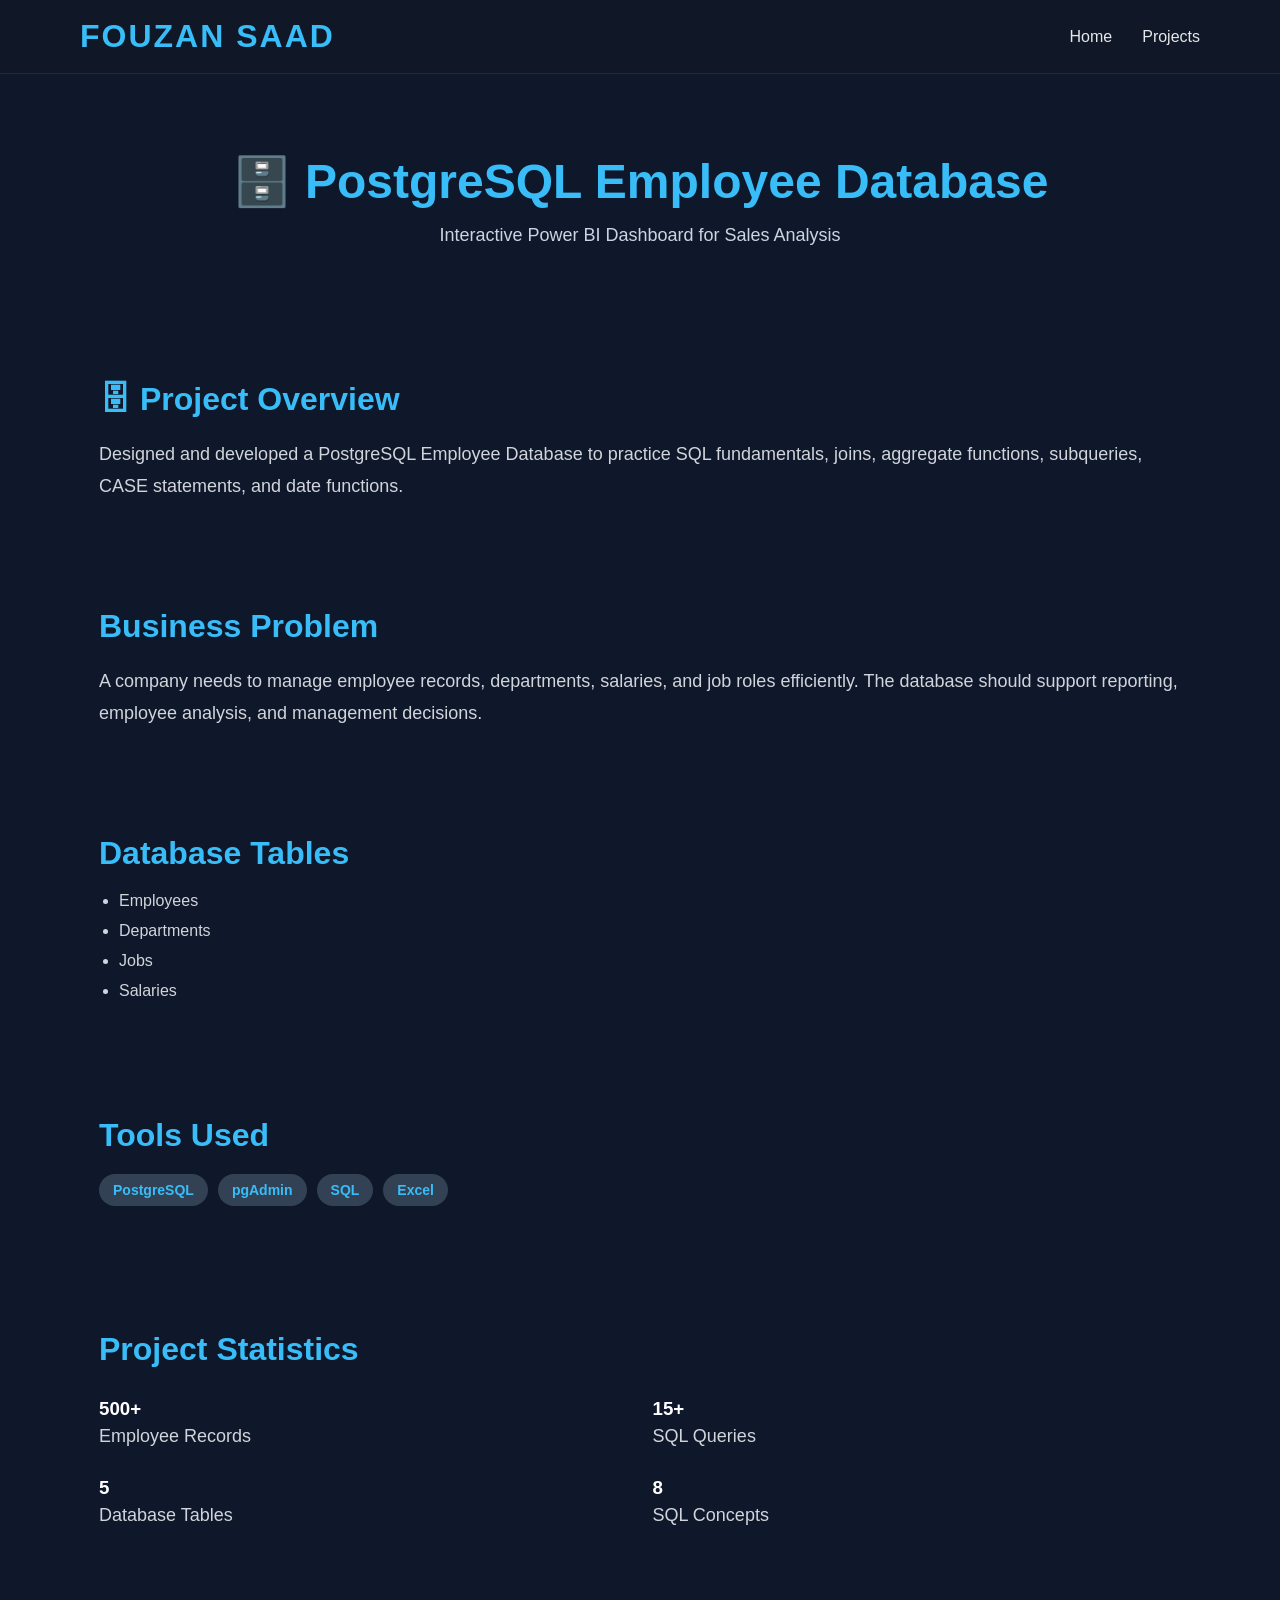
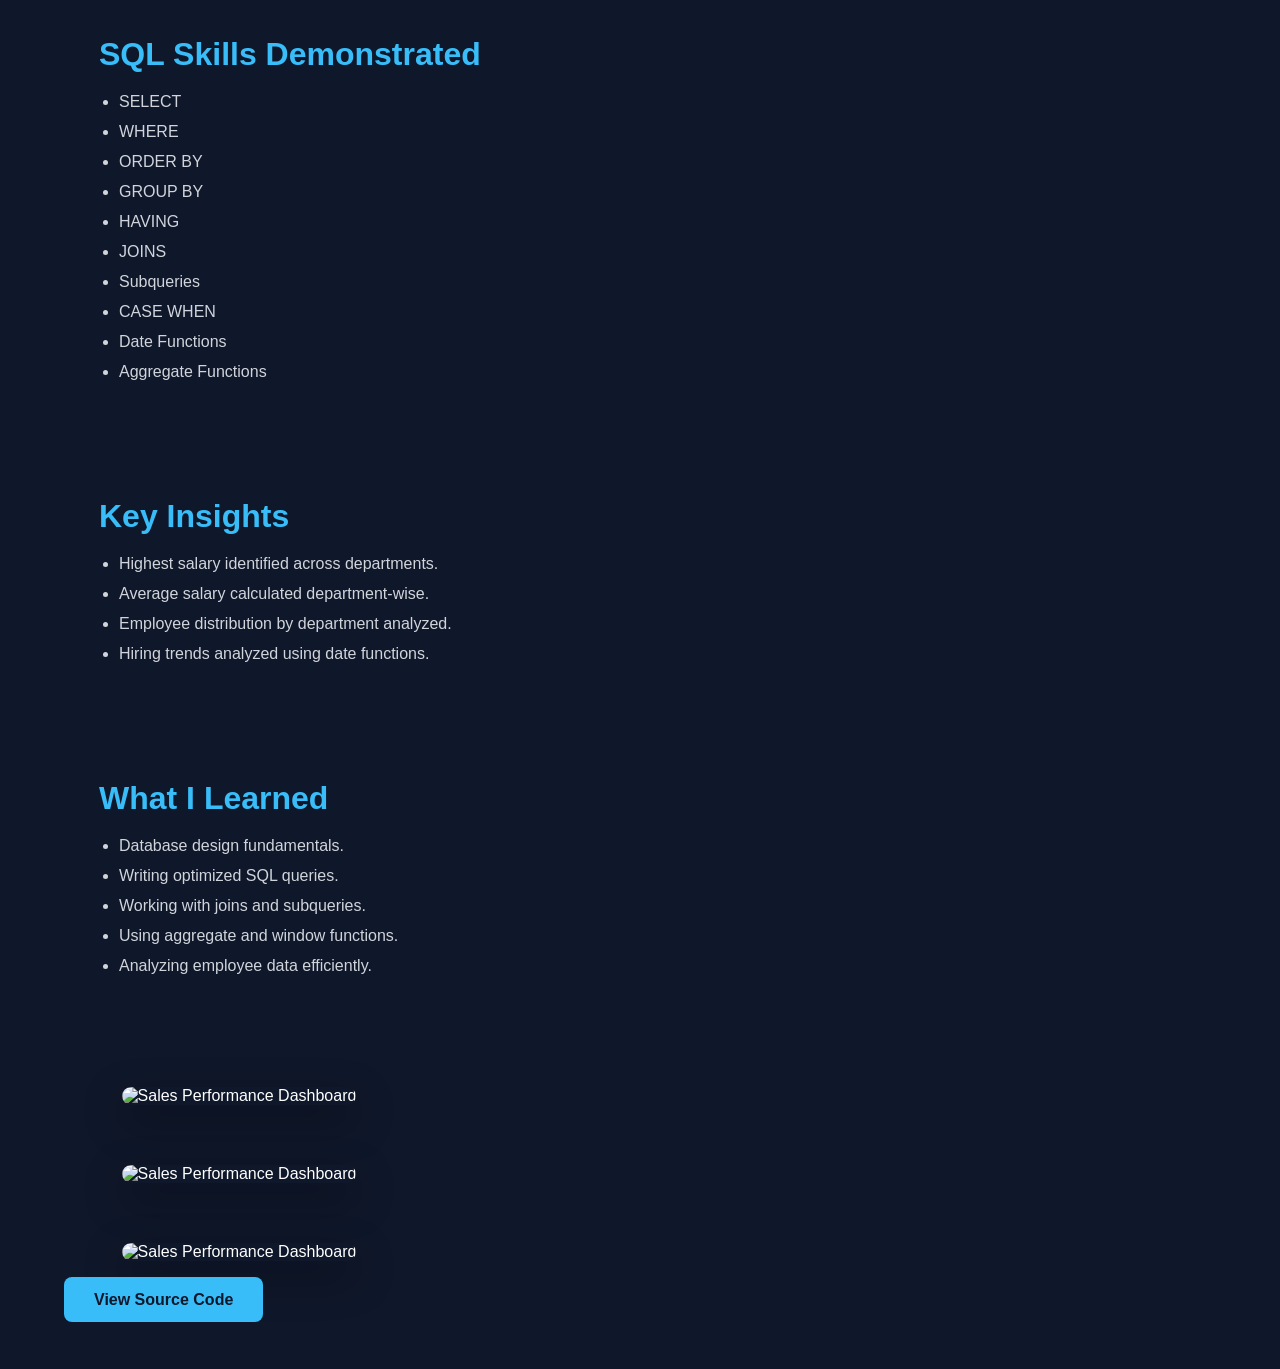
==== projects/postgre.html @ c557382e "Initial portfolio upload" ====
<!DOCTYPE html>
<html lang="en">

<head>

<meta charset="UTF-8">

<meta name="viewport" content="width=device-width, initial-scale=1.0">

<title>PostgreSQL Employee Database</title>

<link rel="stylesheet" href="../style.css">

</head>

<body>

</body>
<header>

<nav class="navbar">

<div class="logo">
FOUZAN SAAD
</div>

<ul class="nav-links">

<li><a href="../index.html">Home</a></li>

<li><a href="../index.html#projects">Projects</a></li>

</ul>

</nav>
<section class="project-banner">

<div class="container">

<h1>🗄️ PostgreSQL Employee Database</h1>

<p>
Interactive Power BI Dashboard for Sales Analysis
</p>

</div>

</section>
<section class="project-details">

    <div class="container">
<div class="detail-card">

    <h2>🗄 Project Overview</h2>

    <p>
        Designed and developed a PostgreSQL Employee Database to practice
        SQL fundamentals, joins, aggregate functions, subqueries,
        CASE statements, and date functions.
    </p>

</div>
<div class="detail-card">

<h2>Business Problem</h2>

<p>
A company needs to manage employee records, departments, salaries,
and job roles efficiently. The database should support reporting,
employee analysis, and management decisions.
</p>

</div>
<div class="detail-card">

<h2>Database Tables</h2>

<ul>

<li>Employees</li>

<li>Departments</li>

<li>Jobs</li>

<li>Salaries</li>

</ul>

</div>
<div class="detail-card">

<h2>Tools Used</h2>

<div class="tech-stack">

<span>PostgreSQL</span>

<span>pgAdmin</span>

<span>SQL</span>

<span>Excel</span>

</div>

</div>
<div class="detail-card">

<h2>Project Statistics</h2>

<div class="stats-grid">

<div class="stat-box">
<h3>500+</h3>
<p>Employee Records</p>
</div>

<div class="stat-box">
<h3>15+</h3>
<p>SQL Queries</p>
</div>

<div class="stat-box">
<h3>5</h3>
<p>Database Tables</p>
</div>

<div class="stat-box">
<h3>8</h3>
<p>SQL Concepts</p>
</div>

</div>

</div>
<div class="detail-card">

<h2>SQL Skills Demonstrated</h2>

<ul>

<li>SELECT</li>

<li>WHERE</li>

<li>ORDER BY</li>

<li>GROUP BY</li>

<li>HAVING</li>

<li>JOINS</li>

<li>Subqueries</li>

<li>CASE WHEN</li>

<li>Date Functions</li>

<li>Aggregate Functions</li>

</ul>

</div>
<div class="detail-card">

<h2>Key Insights</h2>

<ul>

<li>Highest salary identified across departments.</li>

<li>Average salary calculated department-wise.</li>

<li>Employee distribution by department analyzed.</li>

<li>Hiring trends analyzed using date functions.</li>

</ul>

</div>
<div class="detail-card">

<h2>What I Learned</h2>

<ul>

<li>Database design fundamentals.</li>

<li>Writing optimized SQL queries.</li>

<li>Working with joins and subqueries.</li>

<li>Using aggregate and window functions.</li>

<li>Analyzing employee data efficiently.</li>

</ul>

</div>
<!-- Dashboard Screenshot -->

<section class="project-image">

    <div class="container">

        <img src="../images/Employee table.png"
             alt="Sales Performance Dashboard">

    </div>

</section>
<section class="project-image">

    <div class="container">

        <img src="../images/pgAdmin.png"
             alt="Sales Performance Dashboard">

    </div>

</section>
<section class="project-image">

    <div class="container">

        <img src="../images/results.png"
             alt="Sales Performance Dashboard">

    </div>

</section>
<div class="project-buttons">

<a href="YOUR_GITHUB_LINK" class="btn">
View Source Code
</a>

</div>
---- style.css ----
html{
    scroll-behavior:smooth;
}
/* Reset */

*{
    margin:0;
    padding:0;
    box-sizing:border-box;
}

/* Body */

body{
    font-family: 'Poppins', sans-serif;
    background:#0f172a;
    color:white;
}

/* Navbar */

.navbar{
    display:flex;
    justify-content:space-between;
    align-items:center;

    padding:18px 80px;

    background:rgba(17,24,39,.85);

    backdrop-filter:blur(10px);

    position:sticky;

    top:0;

    z-index:1000;

    border-bottom:1px solid rgba(255,255,255,.08);
}

/* Logo */

.logo{

    font-size:32px;

    font-weight:700;

    color:#38bdf8;

    letter-spacing:2px;

    cursor:pointer;

}

/* Navigation Links */

.nav-links{

    display:flex;

    list-style:none;

    gap:30px;

}

.nav-links a{

    text-decoration:none;

    color:#e5e7eb;

    font-size:16px;

    font-weight:500;

    transition:.3s;

    position:relative;

}

.nav-links a:hover{

    color:#38bdf8;

}
.nav-links a::after{

    content:"";

    position:absolute;

    left:0;

    bottom:-6px;

    width:0;

    height:2px;

    background:#38bdf8;

    transition:.3s;

}

.nav-links a:hover::after{

    width:100%;

}
/* Hero Section */

.hero{

    height:90vh;

    display:flex;

    justify-content:center;

    align-items:center;

    text-align:center;

    padding:40px;

}

.hero-content{
    max-width:700px;
}

.hero h1{

    font-size:64px;

    line-height:1.2;

}

.hero h1 span{
    color:#38bdf8;
}

.hero h2{
    font-size:28px;
    color:#cbd5e1;
    margin-bottom:20px;
}

.hero p{
    font-size:18px;
    line-height:1.8;
    color:#d1d5db;
    margin-bottom:35px;
}

.hero-buttons{
    display:flex;
    justify-content:center;
    gap:20px;
}


.btn{
    text-decoration:none;
    background:#38bdf8;
    color:#0f172a;
    padding:14px 30px;
    border-radius:8px;
    font-weight:bold;
    transition:0.3s;
}

.btn:hover{
    background:#0ea5e9;
    transform:translateY(-3px);
    box-shadow:0 10px 25px rgba(56,189,248,.35);
}
.btn-outline{
    background:transparent;
    border:2px solid #38bdf8;
    color:#38bdf8;
}

.btn-outline:hover{
    background:#38bdf8;
    color:#0f172a;
    transform:translateY(-3px);
}
.btn-outline:hover{
    background:#38bdf8;
    color:#0f172a;
    transform:translateY(-3px);
}

/* ==========================================
   About Section
========================================== */

.about{

    padding:100px 10%;

}

.about .container{

    display:flex;

    align-items:center;

    justify-content:space-between;

    gap:60px;

}

.about-image{

    flex:1;

    display:flex;

    justify-content:center;

}

.about-image img{

    width:320px;

    border-radius:20px;

    border:4px solid #38bdf8;

    box-shadow:0 20px 40px rgba(0,0,0,.4);

}

.about-content{

    flex:2;

}

.about-content h2{

    font-size:42px;

    margin-bottom:25px;

    color:#38bdf8;

}

.about-content p{

    color:#cbd5e1;

    line-height:1.8;

    margin-bottom:20px;

    font-size:17px;

}

.about-info{

    display:flex;

    gap:30px;

    margin-top:35px;

}

.about-info div{

    background:#1e293b;

    padding:20px;

    border-radius:12px;

    flex:1;

    text-align:center;

    transition:.3s;

}

.about-info div:hover{

    transform:translateY(-8px);

    background:#334155;

}

.about-info h4{

    color:#38bdf8;

    margin-bottom:10px;

}
@keyframes fadeUp{

    from{
        opacity:0;
        transform:translateY(30px);
    }

    to{
        opacity:1;
        transform:translateY(0);
    }

}

.hero-content{
    max-width:700px;
    animation:fadeUp 1s ease;
}
.container{
    width:90%;
    max-width:1200px;
    margin:auto;
}
/* ==========================
   Skills Section
========================== */

.skills{
    padding:100px 0;
}

.section-title{
    text-align:center;
    font-size:42px;
    color:#38bdf8;
}

.section-subtitle{
    text-align:center;
    color:#94a3b8;
    margin:15px 0 60px;
}

.skills-grid{

    display:grid;

    grid-template-columns:repeat(auto-fit,minmax(220px,1fr));

    gap:25px;

}

.skill-card{

    background:#1e293b;

    padding:35px;

    border-radius:18px;

    text-align:center;

    transition:.35s;

    border:1px solid rgba(255,255,255,.08);

}

.skill-card:hover{

    transform:translateY(-10px);

    border-color:#38bdf8;

    box-shadow:0 20px 40px rgba(56,189,248,.15);

}

.skill-card i{

    font-size:50px;

    color:#38bdf8;

    margin-bottom:20px;

}

.skill-card h3{

    font-size:22px;

}
/* ==========================
   Projects Section
========================== */

.projects{

    padding:100px 0;

}

.projects-grid{

    display:grid;

    grid-template-columns:repeat(auto-fit,minmax(330px,1fr));

    gap:35px;

}

.project-card{

    background:#1e293b;

    border-radius:18px;

    overflow:hidden;

    transition:.35s;

    border:1px solid rgba(255,255,255,.08);

}

.project-card:hover{

    transform:translateY(-10px);

    box-shadow:0 20px 40px rgba(56,189,248,.15);

}

.project-card img{

    width:100%;

    height:220px;

    object-fit:cover;

}

.project-content{

    padding:25px;

}

.project-content h3{

    margin-bottom:15px;

    color:#38bdf8;

}

.project-content p{

    color:#cbd5e1;

    line-height:1.7;

    margin-bottom:20px;

}

.project-content span{

    display:inline-block;

    margin-bottom:20px;

    color:#94a3b8;

    font-size:14px;

}

.project-btn{

    display:inline-block;

    text-decoration:none;

    padding:10px 22px;

    background:#38bdf8;

    color:#0f172a;

    border-radius:8px;

    font-weight:600;

    transition:.3s;

}

.project-btn:hover{

    background:#0ea5e9;

}
/* ==========================
   Contact Section
========================== */

.contact{

    padding:100px 0;

}

.contact-grid{

    display:grid;

    grid-template-columns:repeat(auto-fit,minmax(280px,1fr));

    gap:30px;

}

.contact-card{

    background:#1e293b;

    padding:30px;

    border-radius:18px;

    text-align:center;

    transition:.3s;

}

.contact-card:hover{

    transform:translateY(-8px);

    box-shadow:0 15px 35px rgba(56,189,248,.15);

}

.contact-card h3{

    color:#38bdf8;

    margin-bottom:15px;

}

.contact-card p,
.contact-card a{

    color:#cbd5e1;

    text-decoration:none;

}

.contact-card a:hover{

    color:#38bdf8;

}
.footer{

    text-align:center;

    padding:30px;

    background:#111827;

    color:#94a3b8;

}
/* Technology Tags */

.tech-stack{

    display:flex;

    flex-wrap:wrap;

    gap:10px;

    margin:20px 0;

}

.tech-stack span{

    background:#334155;

    color:#38bdf8;

    padding:8px 14px;

    border-radius:30px;

    font-size:14px;

    font-weight:600;

}

/* Project Buttons */

.project-links{

    display:flex;

    gap:15px;

}

.project-links .btn-outline{

    background:transparent;

    color:#38bdf8;

    border:2px solid #38bdf8;

}

.project-links .btn-outline:hover{

    background:#38bdf8;

    color:#0f172a;

}
/* ==========================================
   Project Page
========================================== */

.project-banner{

    padding:80px 0 40px;

    text-align:center;

}

.project-banner h1{

    font-size:48px;

    color:#38bdf8;

    margin-bottom:15px;

}

.project-banner p{

    color:#cbd5e1;

    font-size:18px;

}

.project-image{

    padding:30px 0;

}

.project-image img{

    width:100%;

    border-radius:15px;

    box-shadow:0 15px 40px rgba(0,0,0,.4);

}
/* ===========================
   Project Details
=========================== */

.project-details{

    padding:60px 0;

}

.detail-card{

    padding:35px;

    border-radius:15px;

    margin-bottom:35px;

}

.detail-card h2{

    color:#38bdf8;

    margin-bottom:20px;

    font-size:32px;

}

.detail-card p{

    color:#d1d5db;

    line-height:1.8;

    font-size:18px;

}

.detail-card ul{

    margin-left:20px;

}

.detail-card li{

    margin:12px 0;

    color:#d1d5db;

}
/* Statistics */

.stats-grid{

    display:grid;

    grid-template-columns:repeat(2,1fr);

    gap:25px;

    margin-top:30px;

}

.stat-card{

    background:#1e293b;

    padding:30px;

    border-radius:15px;

    text-align:center;

    transition:.3s;

}

.stat-card:hover{

    transform:translateY(-8px);

    background:#334155;

}

.stat-card h3{

    color:#38bdf8;

    font-size:40px;

    margin-bottom:10px;

}

.stat-card p{

    color:#d1d5db;

}
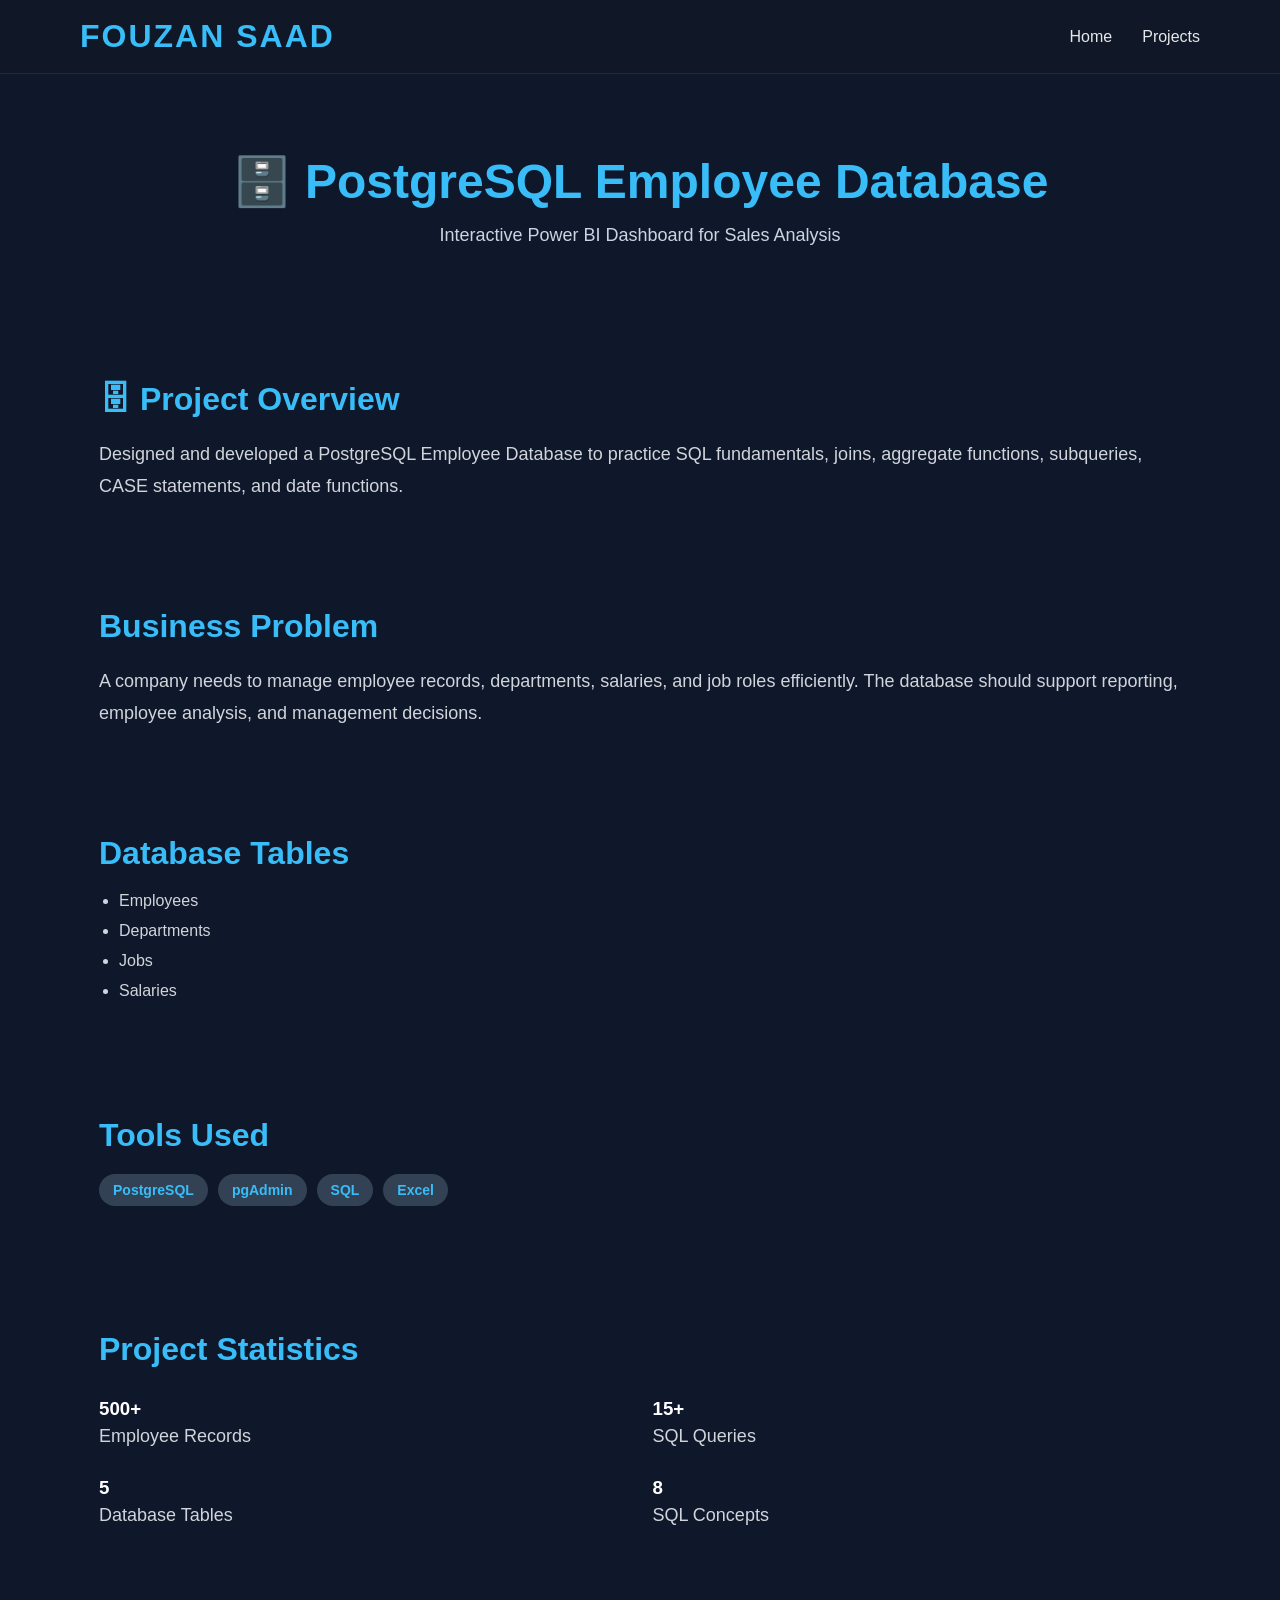
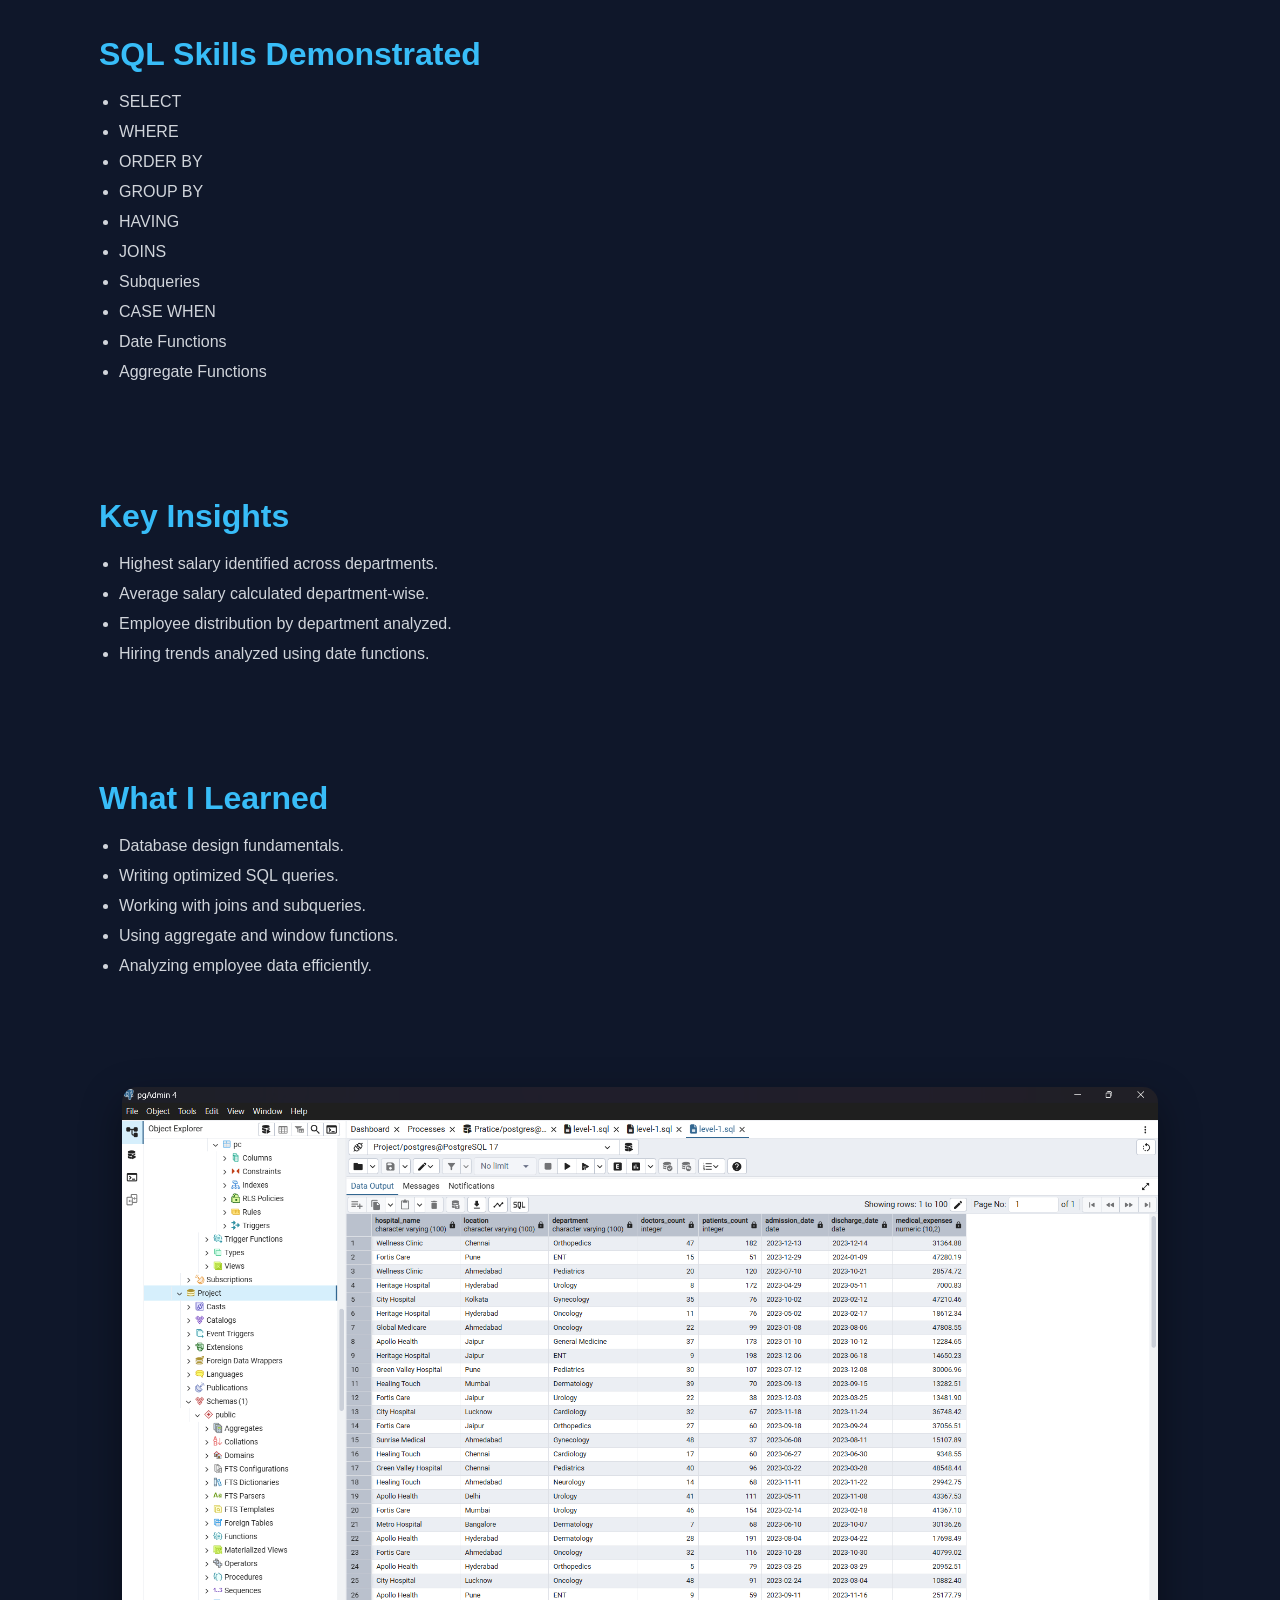
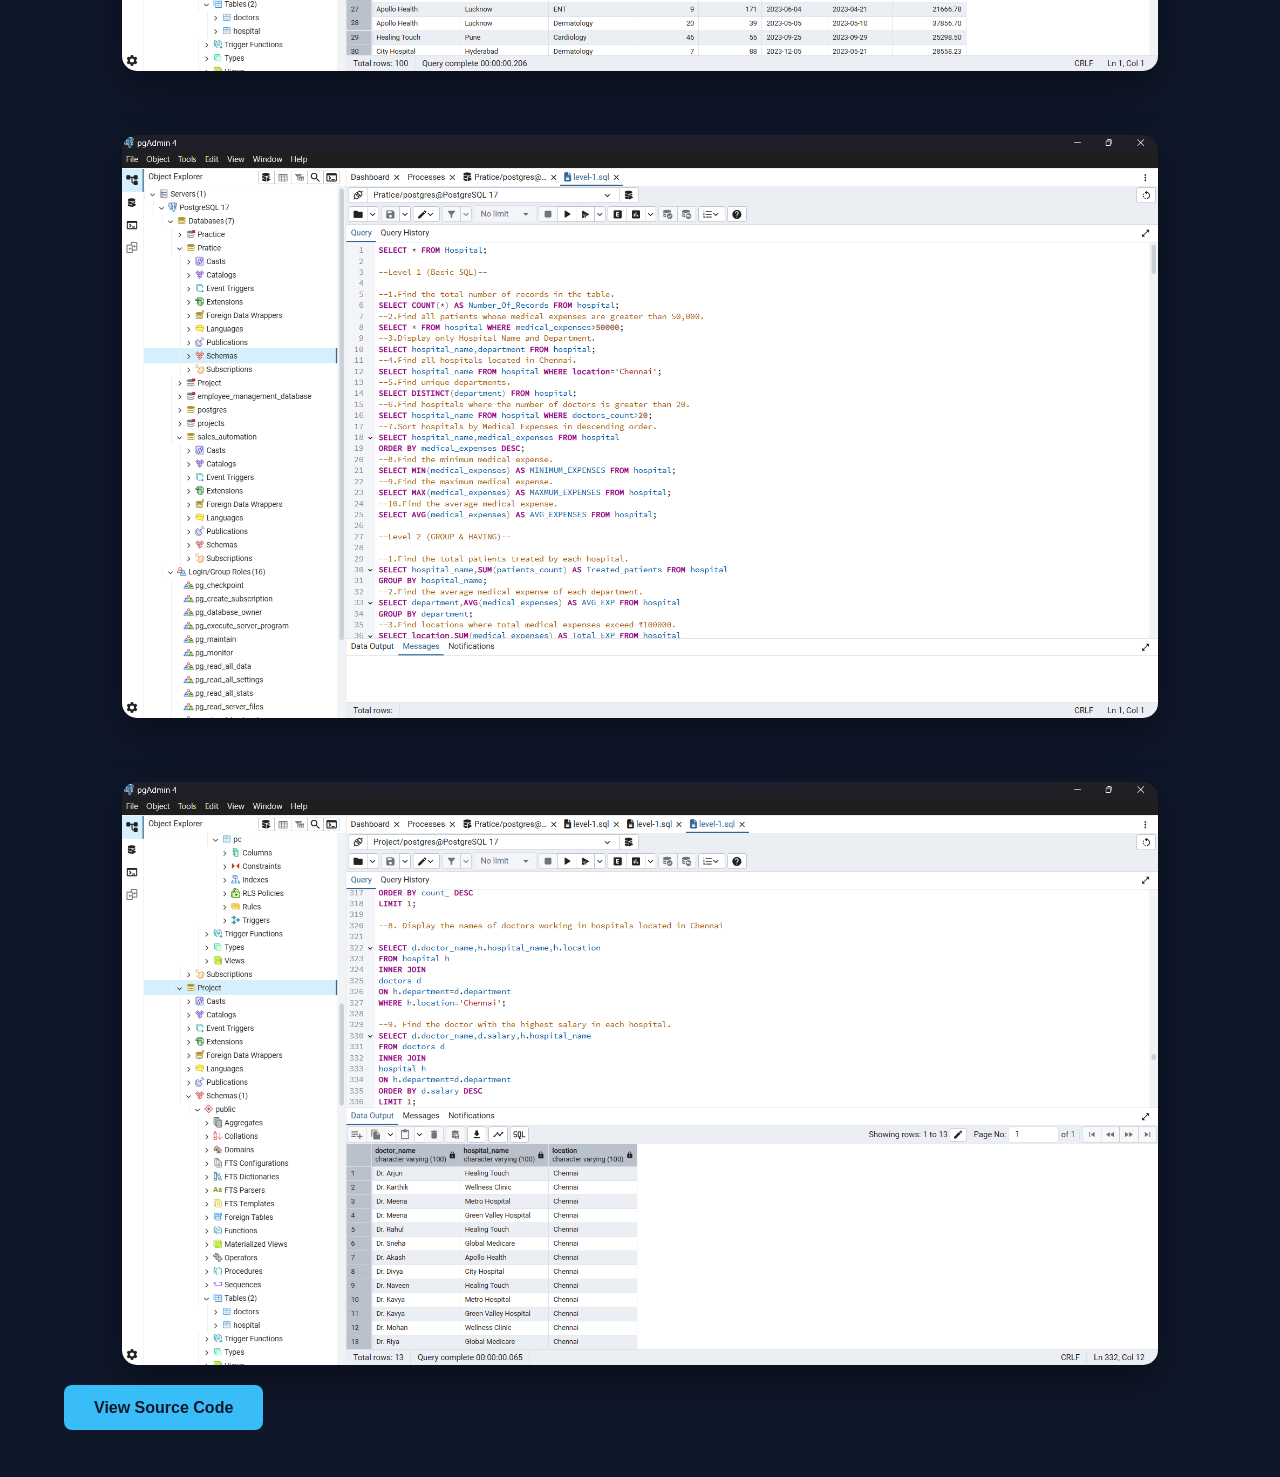
==== commit ded6b308: "Update postgre.html" ====
--- a/projects/postgre.html
+++ b/projects/postgre.html
@@ -205,7 +205,7 @@
 
     <div class="container">
 
-        <img src="../images/Employee table.png"
+        <img src="../Images/Employee table.png"
              alt="Sales Performance Dashboard">
 
     </div>
@@ -215,7 +215,7 @@
 
     <div class="container">
 
-        <img src="../images/pgAdmin.png"
+        <img src="../Images/pgAdmin.png"
              alt="Sales Performance Dashboard">
 
     </div>
@@ -225,7 +225,7 @@
 
     <div class="container">
 
-        <img src="../images/results.png"
+        <img src="../Images/results.png"
              alt="Sales Performance Dashboard">
 
     </div>
@@ -237,4 +237,4 @@
 View Source Code
 </a>
 
-</div>+</div>
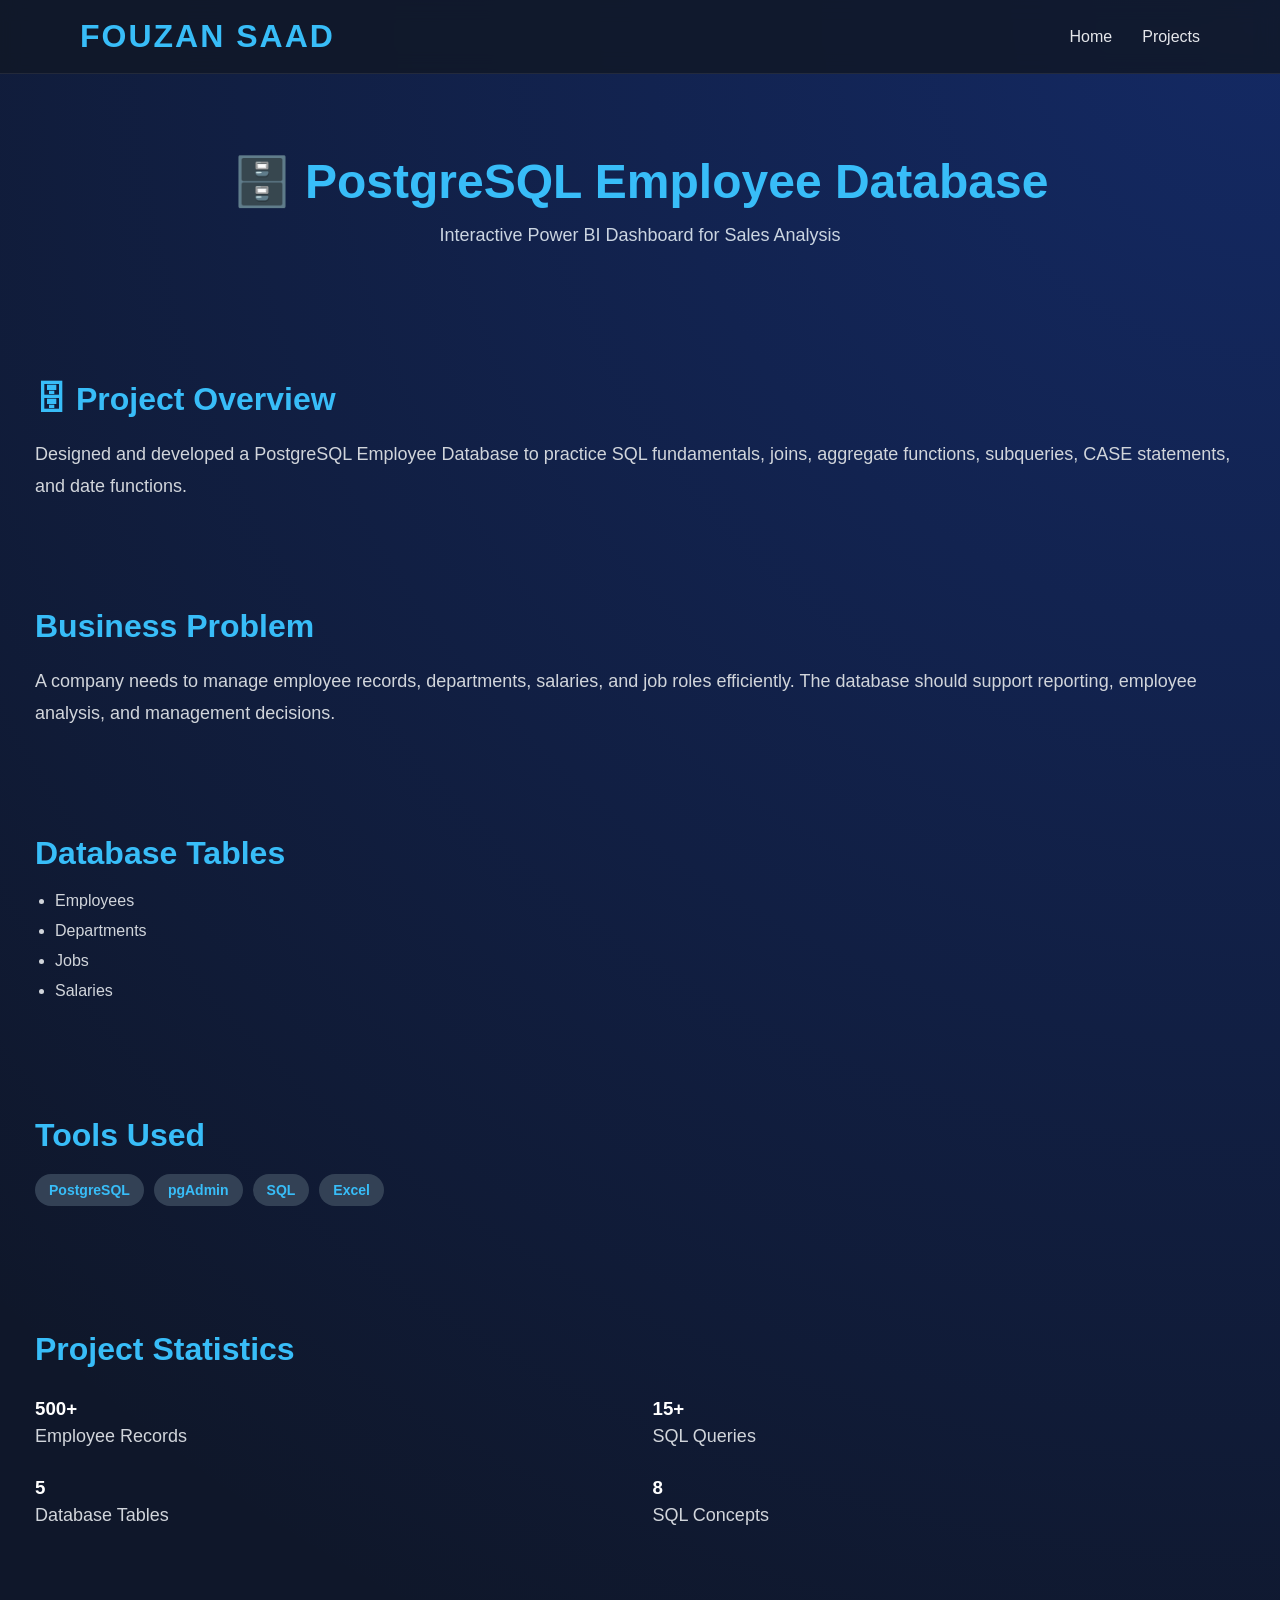
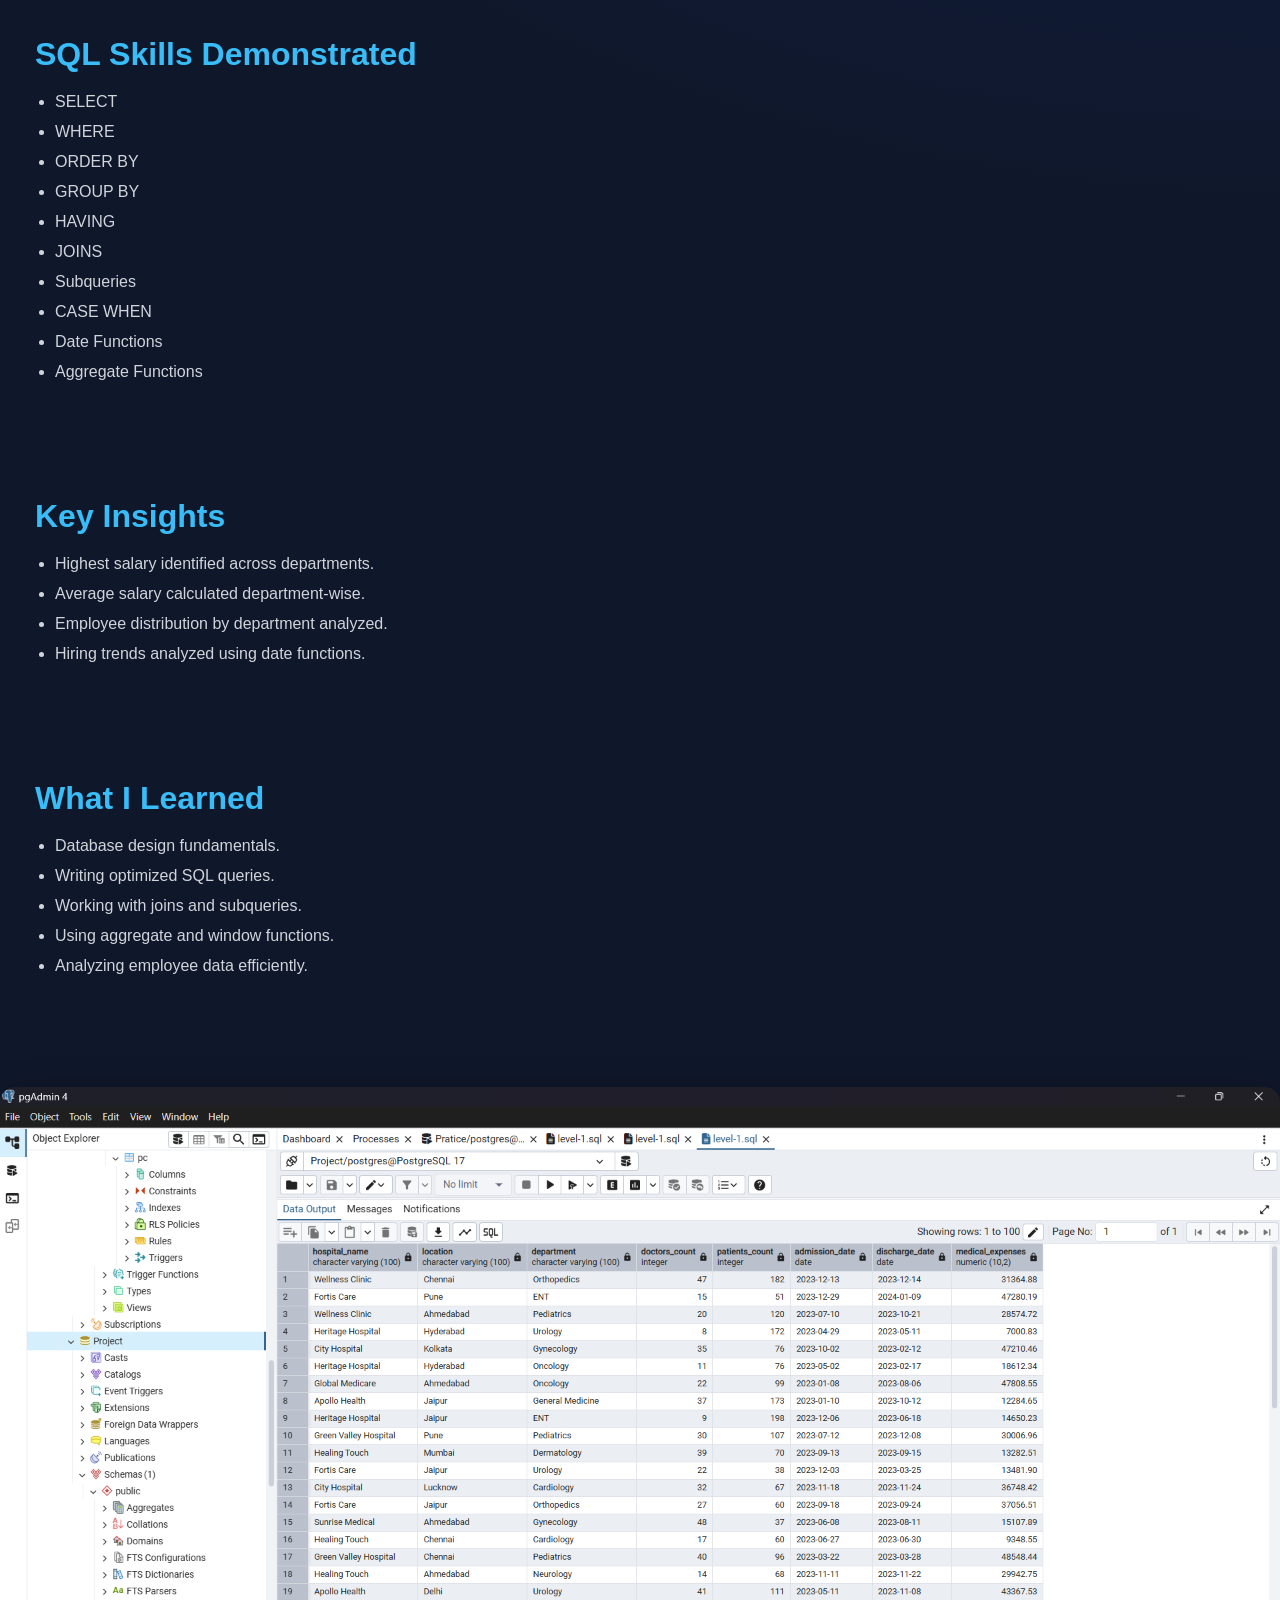
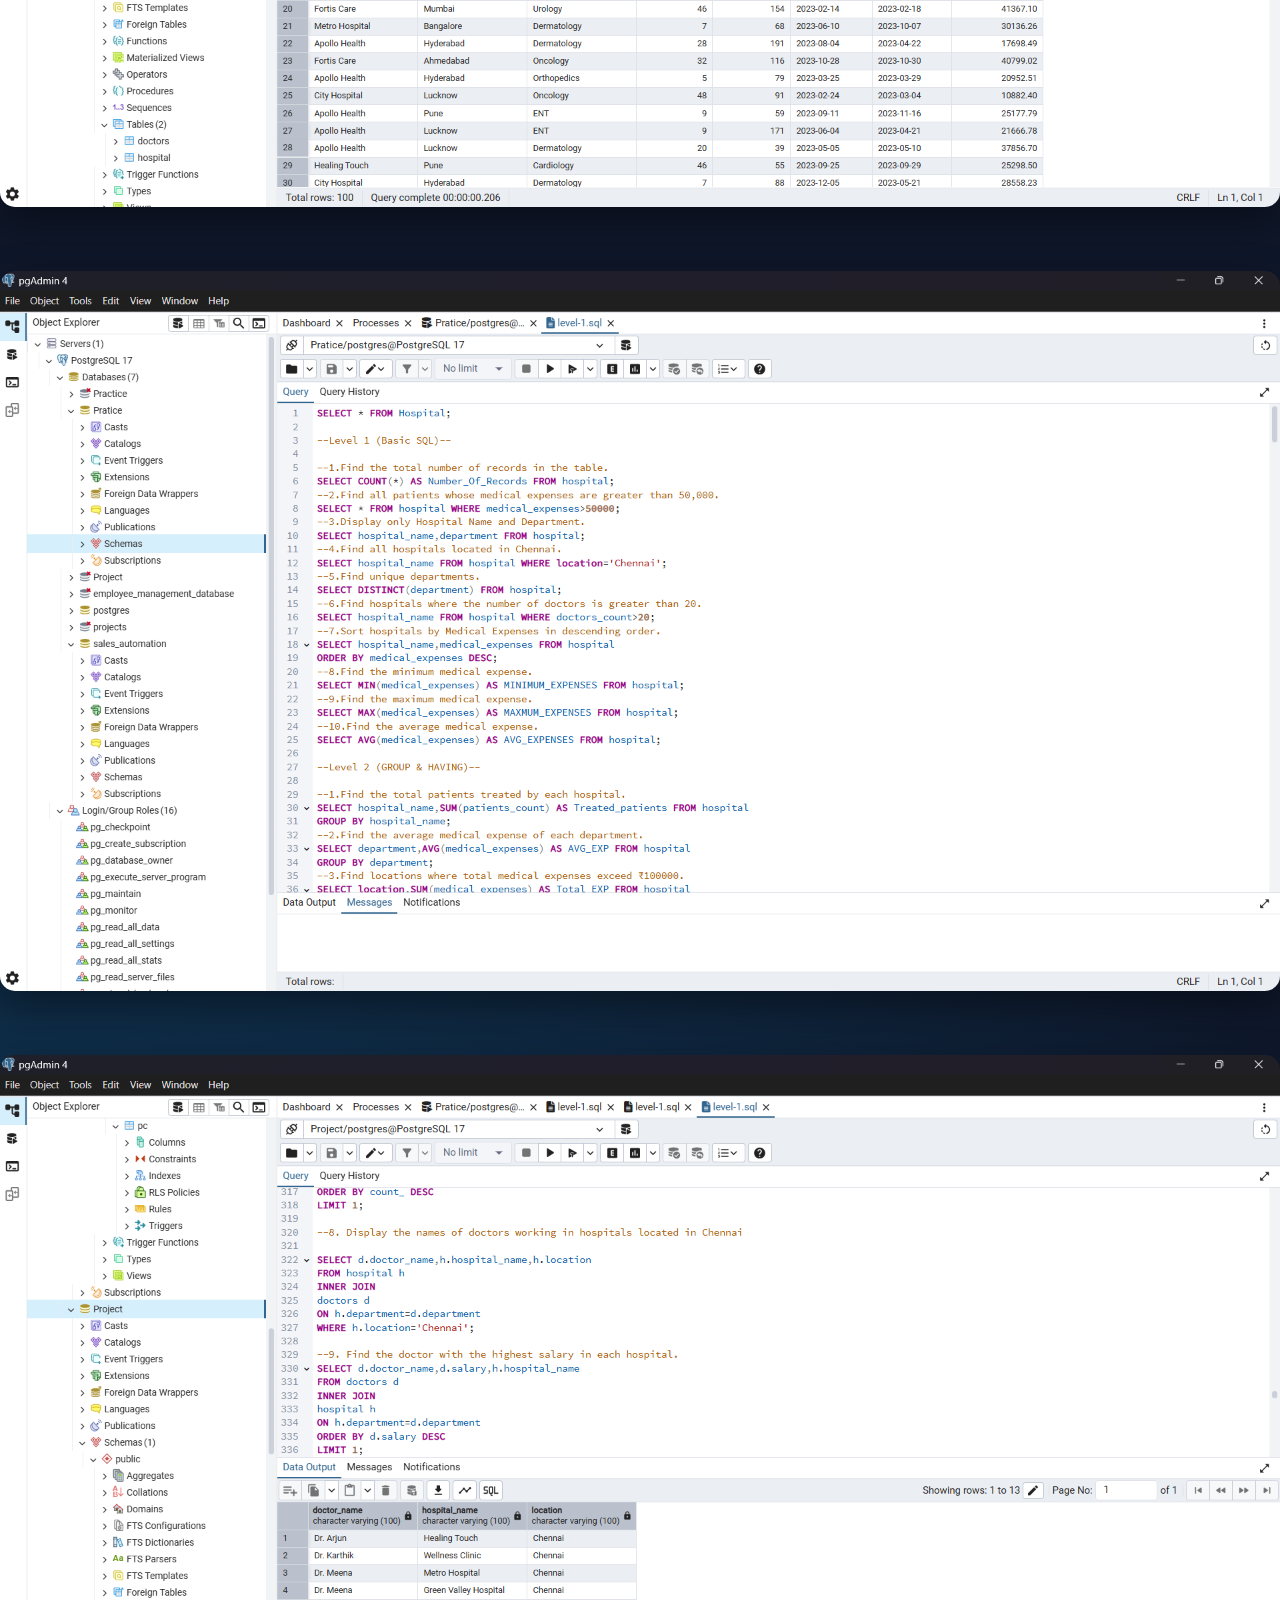
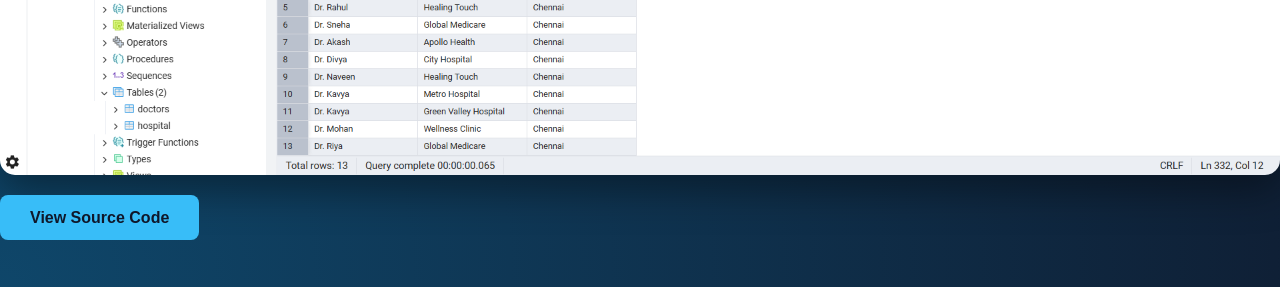
==== commit 21f8ead9: "Fix HTML encoding issues in postgre.html" ====
--- a/projects/postgre.html
+++ b/projects/postgre.html
@@ -233,7 +233,7 @@
 </section>
 <div class="project-buttons">
 
-<a href="YOUR_GITHUB_LINK" class="btn">
+<a href="https://github.com/fouzansaadtech/Hospital-SQL-Analysis/blob/main/Hospital_Data2.csv" class="btn">
 View Source Code
 </a>
 
--- a/style.css
+++ b/style.css
@@ -199,141 +199,138 @@
     transform:translateY(-3px);
 }
 
-/* ==========================================
-   About Section
-========================================== */
+/*=========================
+ABOUT SECTION
+==========================*/
 
 .about{
-
-    padding:100px 10%;
-
+    min-height:100vh;
+    display:flex;
+    align-items:center;
+    padding:80px 8%;
+    background:linear-gradient(135deg,#081120,#142850);
 }
 
 .about .container{
-
-    display:flex;
-
-    align-items:center;
-
-    justify-content:space-between;
-
-    gap:60px;
-
-}
-
-.about-image{
-
-    flex:1;
-
-    display:flex;
-
-    justify-content:center;
-
-}
-
-.about-image img{
-
-    width:320px;
-
+    width:100%;
+}
+
+.about h2{
+    font-size:48px;
+    color:#39b8ff;
+    text-align:center;
+    margin-bottom:20px;
+}
+
+.about-description{
+    max-width:850px;
+    margin:0 auto 50px;
+    text-align:center;
+    color:#d7d7d7;
+    line-height:1.8;
+    font-size:18px;
+}
+
+/* Counter Row */
+
+.stats{
+    display:grid;
+    grid-template-columns:repeat(4,1fr);
+    gap:20px;
+    margin-bottom:45px;
+}
+
+.stat-card{
+    background:#16243d;
     border-radius:20px;
-
-    border:4px solid #38bdf8;
-
-    box-shadow:0 20px 40px rgba(0,0,0,.4);
-
-}
-
-.about-content{
-
-    flex:2;
-
-}
-
-.about-content h2{
-
+    padding:25px;
+    text-align:center;
+    transition:.4s;
+}
+
+.stat-card:hover{
+    transform:translateY(-8px);
+    box-shadow:0 0 25px #29b6ff55;
+}
+
+.counter{
     font-size:42px;
-
-    margin-bottom:25px;
-
-    color:#38bdf8;
-
-}
-
-.about-content p{
-
-    color:#cbd5e1;
-
-    line-height:1.8;
-
-    margin-bottom:20px;
-
-    font-size:17px;
-
-}
+    font-weight:700;
+    color:#39b8ff;
+}
+
+.stat-card p{
+    margin-top:10px;
+    color:#d5d5d5;
+}
+
+/* Bottom Cards */
 
 .about-info{
-
-    display:flex;
-
-    gap:30px;
-
-    margin-top:35px;
-
-}
-
-.about-info div{
-
-    background:#1e293b;
-
-    padding:20px;
-
-    border-radius:12px;
-
-    flex:1;
-
+    display:grid;
+    grid-template-columns:repeat(3,1fr);
+    gap:25px;
+}
+
+.about-card{
+    background:#1a2942;
+    padding:25px;
+    border-radius:20px;
     text-align:center;
-
-    transition:.3s;
-
-}
-
-.about-info div:hover{
-
+    transition:.4s;
+}
+
+.about-card:hover{
     transform:translateY(-8px);
-
-    background:#334155;
-
-}
-
-.about-info h4{
-
-    color:#38bdf8;
-
-    margin-bottom:10px;
-
-}
-@keyframes fadeUp{
-
-    from{
-        opacity:0;
-        transform:translateY(30px);
-    }
-
-    to{
-        opacity:1;
-        transform:translateY(0);
-    }
-
-}
-
-.hero-content{
-    max-width:700px;
-    animation:fadeUp 1s ease;
-}
-.container{
-    width:90%;
-    max-width:1200px;
-    margin:auto;
+    box-shadow:0 0 25px #00bfff44;
+}
+
+.about-card h3{
+    color:#39b8ff;
+    margin-bottom:12px;
+}
+
+.about-card p{
+    color:#d5d5d5;
+    line-height:1.7;
+}
+
+/* Animation */
+
+.about-card{
+    opacity:0;
+    transform:translateY(70px);
+}
+
+.about-card.show{
+    opacity:1;
+    transform:translateY(0);
+}
+
+/* Mobile */
+
+@media(max-width:900px){
+
+.stats{
+grid-template-columns:repeat(2,1fr);
+}
+
+.about-info{
+grid-template-columns:1fr;
+}
+
+}
+
+@media(max-width:600px){
+
+.stats{
+grid-template-columns:1fr;
+}
+
+.about h2{
+font-size:36px;
+}
+
 }
 /* ==========================
    Skills Section
@@ -799,4 +796,340 @@
 
     color:#d1d5db;
 
-}+}
+.hero{
+
+display:flex;
+justify-content:space-between;
+align-items:center;
+gap:80px;
+padding: 90px 8% 60px;
+min-height:88vh;
+padding-top:40px;
+
+}
+
+.hero-left{
+
+flex:1;
+
+}
+
+.hero-right{
+
+flex:1;
+display:flex;
+justify-content:center;
+
+}
+
+.hero-right img{
+
+width:340px;
+height:340px;
+
+border-radius:50%;
+
+object-fit:cover;
+
+border:6px solid #39b5ff;
+
+box-shadow:0 0 35px rgba(57,181,255,.4);
+
+transition:.4s;
+
+}
+
+.hero-right img:hover{
+
+transform:scale(1.05);
+
+}
+.hero h1{
+
+font-size:72px;
+font-weight:800;
+line-height:1.1;
+
+}
+
+.hero h1 span{
+
+color:#39b5ff;
+
+}
+.hero-description{
+
+margin:25px 0;
+
+font-size:20px;
+
+line-height:1.8;
+
+color:#c9d1d9;
+
+max-width:650px;
+
+}
+.hero-skills{
+
+display:flex;
+
+flex-wrap:wrap;
+
+gap:15px;
+
+margin:35px 0;
+
+}
+
+.hero-skills span{
+
+padding:10px 22px;
+
+background:#1d2b42;
+
+border-radius:40px;
+
+color:#39b5ff;
+
+font-weight:600;
+
+transition:.3s;
+
+cursor:pointer;
+
+}
+
+.hero-skills span:hover{
+
+background:#39b5ff;
+
+color:white;
+
+transform:translateY(-5px);
+
+}
+html{
+
+scroll-behavior:smooth;
+
+}
+
+.hero::after{
+content:"";
+position:absolute;
+width:300px;
+height:300px;
+background:#00d9ff22;
+filter:blur(100px);
+bottom:-100px;
+left:-100px;
+border-radius:50%;
+z-index:-1;
+}
+.hero-image img{
+
+transition:.5s;
+
+}
+
+.hero-image img:hover{
+
+transform:scale(1.05) rotate(-2deg);
+
+box-shadow:0 0 60px #2da8ff;
+
+}
+backdrop-filter:blur(12px);
+.hero-image img{
+
+animation:float 4s ease-in-out infinite;
+
+}
+
+@keyframes float{
+
+0%{transform:translateY(0px);}
+
+50%{transform:translateY(-18px);}
+
+100%{transform:translateY(0px);}
+
+}
+.btn{
+
+transition:.35s;
+
+}
+
+.btn:hover{
+
+transform:translateY(-6px);
+
+box-shadow:0 0 25px #39b6ff;
+
+}
+.skill{
+
+transition:.3s;
+
+}
+
+.skill:hover{
+
+transform:translateY(-5px);
+
+background:#39b6ff;
+
+color:#fff;
+
+box-shadow:0 0 20px #39b6ff;
+
+}
+body{
+    background:
+    radial-gradient(circle at top right,#1d4ed855 0%,transparent 35%),
+    radial-gradient(circle at bottom left,#0ea5e955 0%,transparent 30%),
+    #0f172a;
+}
+.hero-badge{
+    display:inline-block;
+    padding:10px 18px;
+    border-radius:50px;
+    background:#18253f;
+    color:#4db8ff;
+    border:1px solid #2da8ff;
+    margin-bottom:25px;
+}
+.hero-image img{
+
+animation:float 4s ease-in-out infinite;
+
+}
+.about-card{
+    opacity:0;
+    transform:translateY(60px);
+    transition:all .8s ease;
+}
+
+.about-card.show{
+    opacity:1;
+    transform:translateY(0);
+}
+.about-card{
+
+transition:.4s;
+
+}
+
+.about-card:hover{
+
+transform:translateY(-10px) scale(1.03);
+
+box-shadow:0 0 30px rgba(0,170,255,.5);
+
+}
+.about-card{
+
+position:relative;
+overflow:hidden;
+
+}
+
+.about-card::before{
+
+content:"";
+position:absolute;
+top:0;
+left:-100%;
+width:100%;
+height:3px;
+background:#37b6ff;
+transition:.8s;
+
+}
+
+.about-card:hover::before{
+
+left:100%;
+
+}
+.timeline li{
+
+opacity:0;
+transform:translateX(-40px);
+animation:slide .7s forwards;
+
+}
+
+.timeline li:nth-child(1){animation-delay:.2s;}
+.timeline li:nth-child(2){animation-delay:.5s;}
+.timeline li:nth-child(3){animation-delay:.8s;}
+.timeline li:nth-child(4){animation-delay:1.1s;}
+
+@keyframes slide{
+
+to{
+
+opacity:1;
+transform:translateX(0);
+
+}
+
+}
+.floating{
+
+position:absolute;
+animation:float 4s ease-in-out infinite;
+
+}
+
+@keyframes float{
+
+0%,100%{
+
+transform:translateY(0);
+
+}
+
+50%{
+
+transform:translateY(-15px);
+
+}
+
+}
+.divider{
+
+height:3px;
+width:120px;
+margin:auto;
+background:linear-gradient(90deg,transparent,#37b6ff,transparent);
+background-size:200%;
+animation:shine 3s linear infinite;
+
+}
+
+@keyframes shine{
+
+0%{
+background-position:-200%;
+}
+
+100%{
+background-position:200%;
+}
+
+}
+.about-card{
+
+background:rgba(255,255,255,.06);
+
+backdrop-filter:blur(12px);
+
+border:1px solid rgba(255,255,255,.08);
+
+border-radius:20px;
+
+}
